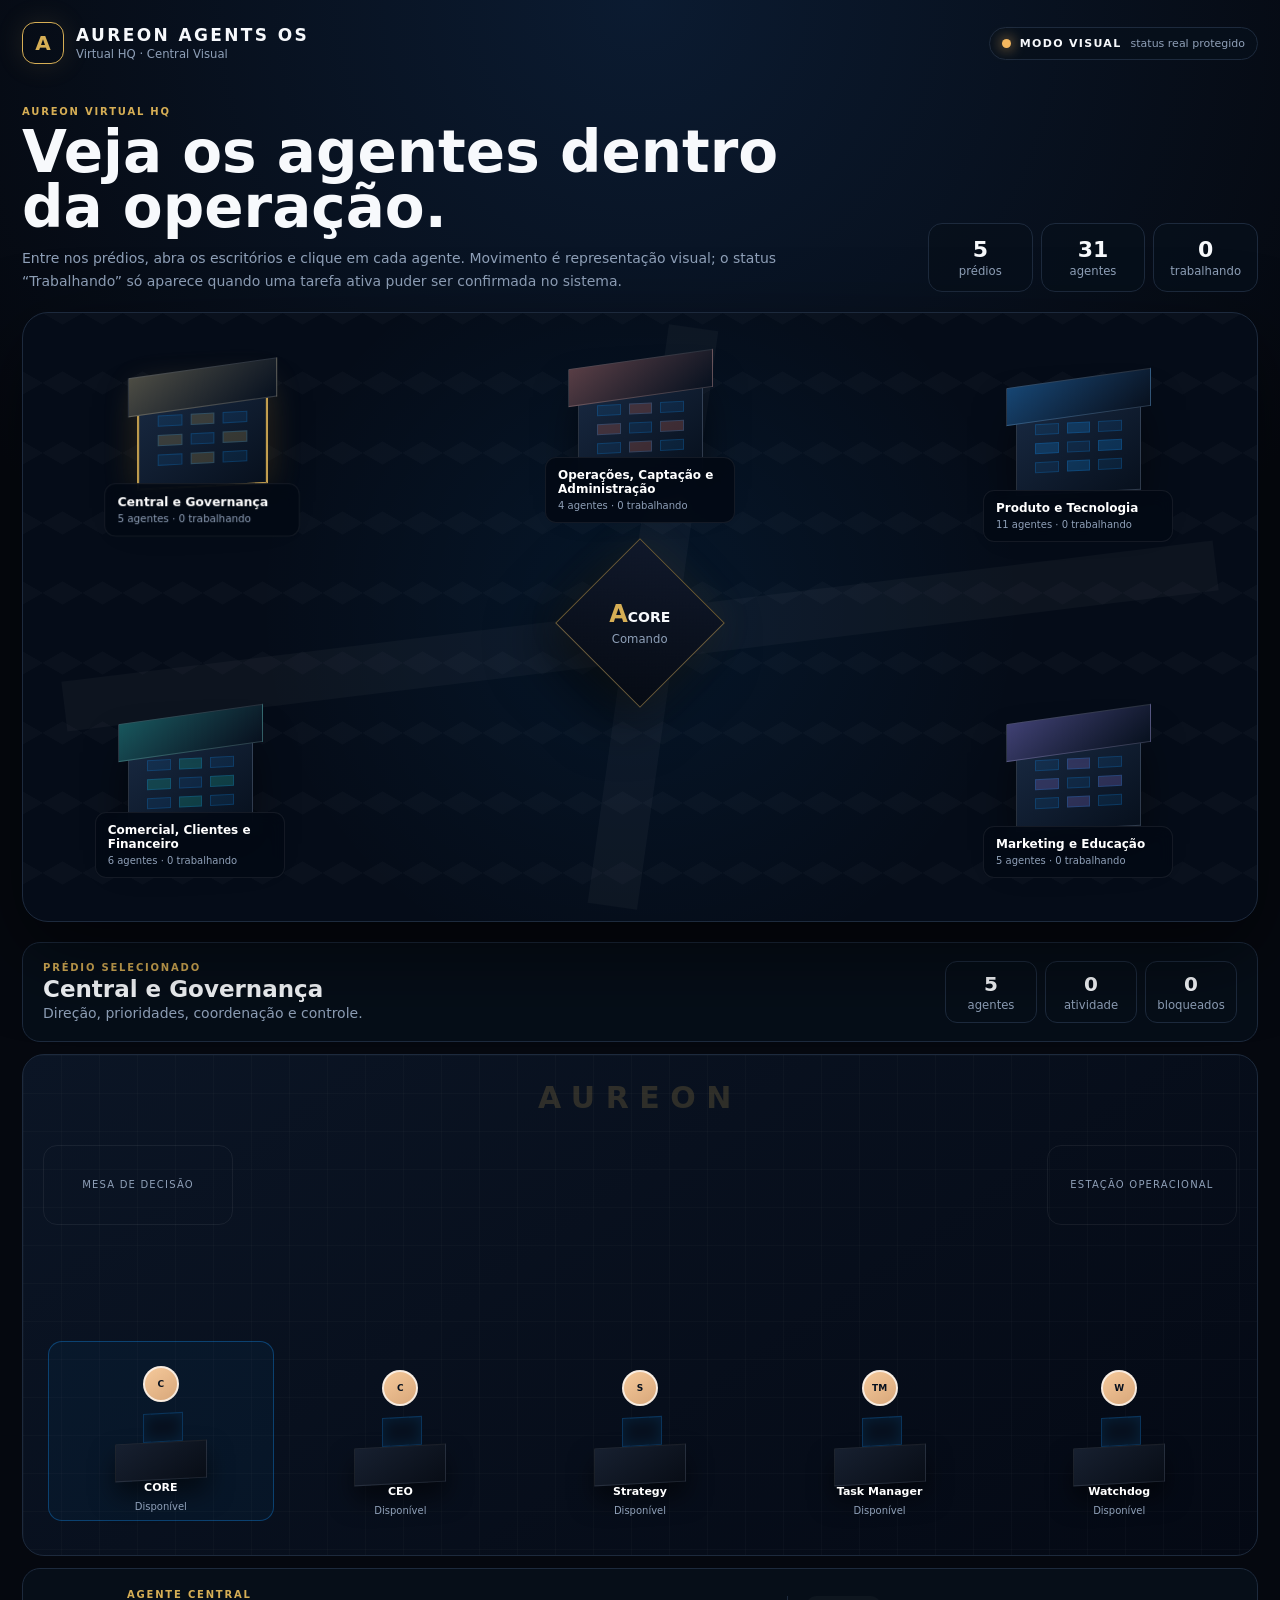
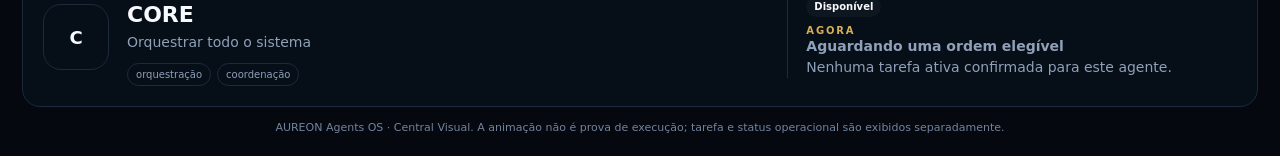
==== AUREON-OS/index.html @ 662919ac "feat: publish AUREON Agents OS Virtual HQ" ====
<!doctype html>
<html lang="pt-BR">
<head>
<meta charset="utf-8"><meta name="viewport" content="width=device-width,initial-scale=1">
<title>AUREON Virtual HQ — Agents OS</title>
<meta name="theme-color" content="#05080f">
<style>
:root{--bg:#05080f;--panel:#09111d;--line:#1d2a3d;--gold:#d6ae55;--blue:#1397ff;--green:#54e3a3;--muted:#8fa0b8;--danger:#ff7185}
*{box-sizing:border-box}body{margin:0;background:radial-gradient(circle at 50% 0,#0b1b31 0,#05080f 42%);color:#f7f9fc;font:14px Inter,ui-sans-serif,system-ui,-apple-system,Segoe UI,sans-serif;min-height:100vh}
button{font:inherit}.shell{max-width:1440px;margin:auto;padding:22px}.top{display:flex;justify-content:space-between;align-items:center;gap:18px;margin-bottom:18px}.brand{display:flex;align-items:center;gap:12px}.mark{width:42px;height:42px;border:1px solid var(--gold);border-radius:13px;display:grid;place-items:center;color:var(--gold);font-weight:900;font-size:20px;box-shadow:0 0 28px #d6ae5520}.brand h1{font-size:17px;margin:0;letter-spacing:.14em}.brand small{color:var(--muted)}
.live{display:flex;align-items:center;gap:9px;padding:9px 12px;border:1px solid var(--line);border-radius:999px;background:#07101bcc}.dot{width:9px;height:9px;border-radius:50%;background:#f4b75f;box-shadow:0 0 14px #f4b75f}.live.ok .dot{background:var(--green);box-shadow:0 0 14px var(--green);animation:pulse 1.8s infinite}.live strong{font-size:11px;letter-spacing:.12em}.live span:last-child{color:var(--muted);font-size:11px}
.hero{display:flex;justify-content:space-between;gap:24px;align-items:end;padding:24px 0 20px}.eyebrow{color:var(--gold);font-size:10px;font-weight:800;letter-spacing:.18em}.hero h2{font-size:clamp(28px,5vw,58px);line-height:.95;margin:8px 0 12px;max-width:800px}.hero p{max-width:760px;color:var(--muted);line-height:1.6;margin:0}.counter{display:grid;grid-template-columns:repeat(3,1fr);gap:8px;min-width:330px}.counter div{border:1px solid var(--line);border-radius:14px;background:#07101bcc;padding:13px;text-align:center}.counter strong{font-size:22px;display:block}.counter small{color:var(--muted)}
.campus{position:relative;min-height:610px;border:1px solid var(--line);border-radius:26px;overflow:hidden;background:radial-gradient(circle at 50% 48%,#1397ff14,transparent 24rem),linear-gradient(30deg,#ffffff05 12%,transparent 12.5%,transparent 87%,#ffffff05 87.5%),linear-gradient(150deg,#ffffff05 12%,transparent 12.5%,transparent 87%,#ffffff05 87.5%),#050c18;background-size:auto,40px 70px,40px 70px,auto;box-shadow:0 30px 80px #0008}
.road{position:absolute;background:#ffffff08;z-index:0}.rh{left:3%;right:3%;top:49%;height:50px;transform:rotate(-7deg)}.rv{top:2%;bottom:2%;left:49%;width:50px;transform:rotate(8deg)}.core{position:absolute;left:50%;top:51%;z-index:2;width:120px;height:120px;transform:translate(-50%,-50%) rotate(45deg);border:1px solid #d6ae5577;background:linear-gradient(145deg,#10182a,#060b14);box-shadow:0 25px 55px #0009,0 0 40px #d6ae5518;display:grid;place-items:center}.core-inner{transform:rotate(-45deg);text-align:center}.core b{color:var(--gold);font-size:24px}.core small{display:block;color:var(--muted);margin-top:4px}
.building{position:absolute;width:210px;height:180px;border:0;background:transparent;color:#fff;cursor:pointer;z-index:3;transition:.2s}.building:hover,.building.sel{transform:translateY(-8px) scale(1.03)}.b1{left:6%;top:8%}.b2{right:6%;top:8%}.b3{left:5%;bottom:7%}.b4{right:6%;bottom:7%}.b5{left:50%;top:5%;transform:translateX(-50%)}.b5:hover,.b5.sel{transform:translateX(-50%) translateY(-8px) scale(1.03)}
.tower{position:absolute;left:43px;top:33px;width:125px;height:98px;border:1px solid #ffffff20;background:linear-gradient(145deg,#192a43,#07101d);box-shadow:0 18px 40px #0008;transform:skewY(-3deg)}.building.sel .tower{border-color:var(--c);box-shadow:0 0 0 1px var(--c),0 18px 40px #0008,0 0 32px color-mix(in srgb,var(--c) 28%,transparent)}.roof{position:absolute;z-index:2;left:33px;top:16px;width:145px;height:38px;border:1px solid #ffffff20;background:linear-gradient(145deg,color-mix(in srgb,var(--c) 28%,#17263d),#08111f);transform:skewY(-8deg)}.windows{display:grid;grid-template-columns:repeat(3,1fr);gap:8px;padding:26px 18px}.windows i{height:11px;border:1px solid #1397ff33;background:#1397ff18}.windows i:nth-child(2n){background:color-mix(in srgb,var(--c) 20%,transparent)}.blabel{position:absolute;left:10px;right:10px;bottom:0;padding:10px 12px;border:1px solid #ffffff12;border-radius:11px;background:#030914e8;text-align:left;backdrop-filter:blur(8px)}.blabel strong{font-size:12px;display:block}.blabel small{font-size:10px;color:var(--muted)}
.office-head{display:flex;justify-content:space-between;gap:20px;align-items:center;margin-top:20px;padding:18px 20px;border:1px solid var(--line);border-radius:18px;background:#07101bcc}.office-head h3{font-size:23px;margin:3px 0}.office-head p{color:var(--muted);margin:0}.stats{display:flex;gap:8px}.stat{min-width:92px;padding:10px;border:1px solid var(--line);border-radius:12px;text-align:center}.stat b{font-size:20px;display:block}.stat small{color:var(--muted)}
.office{position:relative;min-height:500px;margin-top:12px;border:1px solid var(--line);border-radius:22px;overflow:hidden;background:linear-gradient(#ffffff05 1px,transparent 1px),linear-gradient(90deg,#ffffff05 1px,transparent 1px),linear-gradient(145deg,#0b1525,#040914);background-size:38px 38px,38px 38px,auto}.wall-logo{position:absolute;left:50%;top:25px;transform:translateX(-50%);font-size:30px;font-weight:900;letter-spacing:.35em;color:#d6ae5530}.room{position:absolute;top:90px;width:190px;height:80px;border:1px solid #ffffff10;border-radius:14px;display:grid;place-items:center;color:var(--muted);font-size:10px;letter-spacing:.12em}.meeting{left:20px}.lab{right:20px}.desks{position:relative;z-index:2;display:grid;grid-template-columns:repeat(auto-fit,minmax(125px,1fr));gap:14px;align-items:end;min-height:500px;padding:200px 25px 30px}
.agent{position:relative;min-height:180px;border:1px solid transparent;border-radius:14px;background:transparent;color:#fff;cursor:pointer;transition:.2s}.agent:hover,.agent.sel{border-color:#1397ff55;background:#1397ff0c;transform:translateY(-4px)}.person{position:absolute;left:50%;top:24px;transform:translateX(-50%);animation:idle 3.4s ease-in-out infinite}.agent.working .person{animation:work 2.5s ease-in-out infinite}.head{width:36px;height:36px;border:2px solid #ffffffbb;border-radius:50%;display:grid;place-items:center;color:#06101e;background:linear-gradient(145deg,#f5c99b,#d8a77a);font-size:9px;font-weight:900;margin:auto}.body{width:42px;height:47px;margin:-2px auto 0;border-radius:12px 12px 5px 5px;background:linear-gradient(145deg,#172b47,#091426)}.working .body{background:linear-gradient(145deg,#0f6fb4,#0b2f53);box-shadow:0 0 22px #1397ff33}.blocked .body{background:linear-gradient(145deg,#6a2c3b,#29121a)}.desk{position:absolute;left:50%;top:100px;width:92px;height:38px;transform:translateX(-50%) skewY(-3deg);border:1px solid #ffffff12;background:linear-gradient(145deg,#172030,#080d16);box-shadow:0 14px 24px #0008}.monitor{position:absolute;left:27px;top:-30px;width:40px;height:29px;border:1px solid #1397ff44;background:#07111f;box-shadow:inset 0 0 14px #1397ff20}.agent .name{position:absolute;left:4px;right:4px;bottom:26px;font-size:11px;font-weight:800}.agent .status{position:absolute;left:4px;right:4px;bottom:8px;color:var(--muted);font-size:10px}.working .status{color:var(--green)}.blocked .status{color:var(--danger)}
.inspect{display:grid;grid-template-columns:auto 1fr minmax(240px,.7fr);gap:18px;align-items:center;margin-top:12px;padding:20px;border:1px solid var(--line);border-radius:18px;background:#07101bd9}.avatar{width:66px;height:66px;border:1px solid var(--line);border-radius:18px;display:grid;place-items:center;font-weight:900;font-size:18px}.inspect h3{font-size:22px;margin:2px 0 5px}.inspect p{margin:0;color:var(--muted);line-height:1.5}.caps{display:flex;flex-wrap:wrap;gap:6px;margin-top:10px}.caps span{padding:5px 8px;border:1px solid var(--line);border-radius:999px;color:var(--muted);font-size:10px}.activity{border-left:1px solid var(--line);padding-left:18px}.pill{display:inline-block;padding:5px 8px;border-radius:999px;background:#ffffff08;font-size:10px;font-weight:800;margin-bottom:8px}.pill.working{color:var(--green);background:#54e3a315}.pill.blocked{color:var(--danger);background:#ff718515}.note{margin-top:14px;color:#72849d;font-size:11px;text-align:center}
@keyframes idle{0%,100%{transform:translateX(-50%) translateY(0)}50%{transform:translateX(-50%) translateY(-5px)}}@keyframes work{0%,100%{transform:translateX(-50%) translate(0,0)}30%{transform:translateX(-50%) translate(9px,-4px)}65%{transform:translateX(-50%) translate(-7px,-5px)}}@keyframes pulse{50%{opacity:.3}}
@media(max-width:850px){.hero,.office-head{flex-direction:column;align-items:flex-start}.counter{width:100%;min-width:0}.campus{min-height:760px}.b1{left:2%}.b2{right:2%}.b3{left:2%}.b4{right:2%}.b5{top:38%}.core{top:59%}.stats{width:100%}.stat{flex:1}.inspect{grid-template-columns:auto 1fr}.activity{grid-column:1/-1;border-left:0;border-top:1px solid var(--line);padding:14px 0 0}.room{width:140px}}
@media(max-width:600px){.shell{padding:12px}.top{align-items:flex-start}.live span:last-child{display:none}.campus{min-height:1010px}.building{width:180px}.tower{left:28px}.roof{left:18px}.b1,.b2,.b3,.b4,.b5{left:50%;right:auto;bottom:auto;transform:translateX(-50%)}.b1{top:3%}.b2{top:21%}.b5{top:39%}.b3{top:58%}.b4{top:77%}.b1:hover,.b1.sel,.b2:hover,.b2.sel,.b3:hover,.b3.sel,.b4:hover,.b4.sel,.b5:hover,.b5.sel{transform:translateX(-50%) translateY(-6px) scale(1.02)}.core{display:none}.desks{grid-template-columns:repeat(2,minmax(110px,1fr));padding-inline:10px}.inspect{grid-template-columns:1fr}.counter{grid-template-columns:repeat(3,1fr)}}
</style>
</head>
<body>
<div class="shell">
<header class="top"><div class="brand"><div class="mark">A</div><div><h1>AUREON AGENTS OS</h1><small>Virtual HQ · Central Visual</small></div></div><div id="live" class="live"><span class="dot"></span><strong id="liveTitle">VERIFICANDO</strong><span id="liveSub">atividade operacional</span></div></header>
<section class="hero"><div><div class="eyebrow">AUREON VIRTUAL HQ</div><h2>Veja os agentes dentro da operação.</h2><p>Entre nos prédios, abra os escritórios e clique em cada agente. Movimento é representação visual; o status “Trabalhando” só aparece quando uma tarefa ativa puder ser confirmada no sistema.</p></div><div class="counter"><div><strong>5</strong><small>prédios</small></div><div><strong>31</strong><small>agentes</small></div><div><strong id="workingTop">0</strong><small>trabalhando</small></div></div></section>
<section id="campus" class="campus"><div class="road rh"></div><div class="road rv"></div><div class="core"><div class="core-inner"><b>A</b><strong>CORE</strong><small>Comando</small></div></div></section>
<section class="office-head"><div><div class="eyebrow">PRÉDIO SELECIONADO</div><h3 id="buildingName"></h3><p id="buildingPurpose"></p></div><div class="stats"><div class="stat"><b id="countAgents">0</b><small>agentes</small></div><div class="stat"><b id="countWorking">0</b><small>atividade</small></div><div class="stat"><b id="countBlocked">0</b><small>bloqueados</small></div></div></section>
<section class="office"><div class="wall-logo">AUREON</div><div class="room meeting">MESA DE DECISÃO</div><div class="room lab">ESTAÇÃO OPERACIONAL</div><div id="desks" class="desks"></div></section>
<aside id="inspect" class="inspect"></aside>
<div class="note">AUREON Agents OS · Central Visual. A animação não é prova de execução; tarefa e status operacional são exibidos separadamente.</div>
</div>
<script>
const buildings=[
{id:"central-governance",name:"Central e Governança",purpose:"Direção, prioridades, coordenação e controle.",color:"#d6ae55"},
{id:"product-technology",name:"Produto e Tecnologia",purpose:"Transformar necessidades em aplicativos seguros, testados e publicáveis.",color:"#1397ff"},
{id:"commercial-finance",name:"Comercial, Clientes e Financeiro",purpose:"Converter demanda em receita e acompanhar o cliente.",color:"#19d3ae"},
{id:"marketing-education",name:"Marketing e Educação",purpose:"Gerar atenção, autoridade, aquisição e aprendizado.",color:"#a985ff"},
{id:"operations",name:"Operações, Captação e Administração",purpose:"Acompanhar pessoas, documentos e resultados da operação.",color:"#ff7a59"}];
const A=(id,name,type,b,mission,caps)=>({id,name,type,b,mission,caps,status:"available"});
const agents=[
A("core","CORE","central","central-governance","Orquestrar todo o sistema",["orquestração","coordenação"]),A("ceo","CEO","central","central-governance","Preparar briefing, prioridades e aprovações",["briefing","priorização"]),A("strategy","Strategy","central","central-governance","Definir metas, planos e oportunidades",["estratégia","planejamento"]),A("product","Product","central","product-technology","Conduzir roadmap e evolução dos produtos",["produto","roadmap"]),A("engineer","Engineer","central","product-technology","Implementar soluções e correções",["engenharia","código"]),A("qa","QA","central","product-technology","Validar testes, regressões e evidências",["qualidade","testes"]),A("security","Security","specialist","product-technology","Revisar segurança, acessos e riscos",["segurança","acessos"]),A("database","Database","specialist","product-technology","Cuidar de Supabase, schema, migrações e RLS",["Supabase","RLS"]),A("deploy","Deploy","central","product-technology","Preparar releases e publicações autorizadas",["release","deploy"]),A("ux-ui","UX-UI","specialist","product-technology","Projetar experiência, interface e PWA",["UX","PWA"]),A("ai-architect","AI Architect","specialist","product-technology","Desenhar arquitetura de IA e agentes",["IA","arquitetura"]),A("automation","Automation","specialist","product-technology","Criar gatilhos e workflows",["automação","workflows"]),A("analytics","Analytics","specialist","product-technology","Medir KPIs, eventos e comportamento",["dados","KPIs"]),A("finance","Finance","central","commercial-finance","Acompanhar receita, custos e projeções",["finanças","projeções"]),A("sales","Sales","central","commercial-finance","Conduzir leads, propostas e funil",["vendas","funil"]),A("crm","CRM","specialist","commercial-finance","Organizar relacionamento e follow-up",["clientes","follow-up"]),A("support","Support","specialist","commercial-finance","Atender suporte e incidentes de clientes",["suporte","incidentes"]),A("marketing","Marketing","central","marketing-education","Planejar aquisição, campanhas e canais",["aquisição","campanhas"]),A("content","Content","central","marketing-education","Produzir vídeos, posts, roteiros e calendário",["conteúdo","roteiros"]),A("task-manager","Task Manager","specialist","central-governance","Gerenciar agenda, filas, tarefas e pendências",["tarefas","agenda"]),A("knowledge","Knowledge","specialist","marketing-education","Organizar conhecimento no AUREON OS",["conhecimento","Obsidian"]),A("academy","Academy","specialist","marketing-education","Desenvolver cursos e AUREON Educacional",["educação","cursos"]),A("labs","Labs","specialist","product-technology","Conduzir pesquisas e experimentos controlados",["pesquisa","experimentos"]),A("ideas","Ideas","specialist","marketing-education","Capturar, estruturar e triar ideias",["ideias","triagem"]),A("portfolio","Portfolio","specialist","commercial-finance","Monitorar saúde e prioridade dos aplicativos",["portfólio","prioridade"]),A("client-projects","Client Projects","specialist","commercial-finance","Coordenar projetos contratados por clientes",["clientes","projetos"]),A("captacao-intelligence","Captação Intelligence","specialist","operations","Operar Capta One e inteligência da captação",["captação","Capta One"]),A("performance","Performance","specialist","operations","Acompanhar casais, vendas, VGV e rankings",["performance","VGV"]),A("people","People","specialist","operations","Acompanhar equipe, onboarding e treinamento",["pessoas","onboarding"]),A("documents","Documents","specialist","operations","Gerir documentos, modelos e organização administrativa",["documentos","modelos"]),A("watchdog","Watchdog","central","central-governance","Detectar anomalias, atrasos e bloqueios",["monitoramento","alertas"])];
const activity={};let selectedBuilding=buildings[0].id,selectedAgent=null;
const initials=n=>n.split(/\s|-/).filter(Boolean).slice(0,2).map(x=>x[0]).join("").toUpperCase();
const statusLabel=s=>s==="working"?"Trabalhando":s==="blocked"?"Bloqueado":"Disponível";
function status(a){return activity[a.id]?.status||a.status}
function renderCampus(){
 const c=document.getElementById("campus"); c.querySelectorAll(".building").forEach(x=>x.remove());
 buildings.forEach((b,i)=>{const aa=agents.filter(a=>a.b===b.id),w=aa.filter(a=>status(a)==="working").length;const el=document.createElement("button");el.className="building b"+(i+1)+(b.id===selectedBuilding?" sel":"");el.style.setProperty("--c",b.color);el.innerHTML='<span class="roof"></span><span class="tower"><span class="windows">'+Array(9).fill("<i></i>").join("")+'</span></span><span class="blabel"><strong>'+b.name+'</strong><small>'+aa.length+' agentes · '+w+' trabalhando</small></span>';el.onclick=()=>{selectedBuilding=b.id;selectedAgent=null;render()};c.appendChild(el)});
 document.getElementById("workingTop").textContent=agents.filter(a=>status(a)==="working").length;
}
function renderOffice(){
 const b=buildings.find(x=>x.id===selectedBuilding),aa=agents.filter(a=>a.b===b.id);document.getElementById("buildingName").textContent=b.name;document.getElementById("buildingPurpose").textContent=b.purpose;document.getElementById("countAgents").textContent=aa.length;document.getElementById("countWorking").textContent=aa.filter(a=>status(a)==="working").length;document.getElementById("countBlocked").textContent=aa.filter(a=>status(a)==="blocked").length;
 if(!selectedAgent||!aa.some(a=>a.id===selectedAgent))selectedAgent=aa[0]?.id;
 const d=document.getElementById("desks");d.innerHTML="";aa.forEach((a,i)=>{const s=status(a),el=document.createElement("button");el.className="agent "+s+(a.id===selectedAgent?" sel":"");el.style.animationDelay=(-i*.2)+"s";el.innerHTML='<span class="person"><span class="head">'+initials(a.name)+'</span><span class="body"></span></span><span class="desk"><span class="monitor"></span></span><span class="name">'+a.name+'</span><span class="status">'+statusLabel(s)+'</span>';el.onclick=()=>{selectedAgent=a.id;renderOffice()};d.appendChild(el)});
 const a=agents.find(x=>x.id===selectedAgent),act=activity[a.id],s=status(a);document.getElementById("inspect").innerHTML='<div class="avatar">'+initials(a.name)+'</div><div><div class="eyebrow">'+(a.type==="central"?"AGENTE CENTRAL":"ESPECIALISTA")+'</div><h3>'+a.name+'</h3><p>'+a.mission+'</p><div class="caps">'+a.caps.map(x=>"<span>"+x+"</span>").join("")+'</div></div><div class="activity"><span class="pill '+s+'">'+statusLabel(s)+'</span><div class="eyebrow">AGORA</div><p><strong>'+(act?.title||"Aguardando uma ordem elegível")+'</strong></p>'+(act?.project?'<p>Projeto: '+act.project+'</p>':'<p>Nenhuma tarefa ativa confirmada para este agente.</p>')+'</div>';
}
function render(){renderCampus();renderOffice()}
async function sync(){
 const url="https://mmgpevthfoaprtvvwomg.supabase.co/rest/v1";const key="sb_publishable_L5fmxhXjYJ11PPR6zjkLdA_It3WeKX9";const h={apikey:key,Authorization:"Bearer "+key};
 try{const r=await fetch(url+"/tasks?select=assigned_agent_id,status,title,project_id,updated_at&status=not.in.(completed,cancelled)&order=updated_at.desc",{headers:h});if(!r.ok)throw 0;const tasks=await r.json();const ids=[...new Set(tasks.map(t=>t.project_id).filter(Boolean))];let pm={};if(ids.length){const pr=await fetch(url+"/projects?select=id,title&id=in.("+ids.join(",")+")",{headers:h});if(pr.ok)(await pr.json()).forEach(p=>pm[p.id]=p.title)}
 tasks.forEach(t=>{if(activity[t.assigned_agent_id])return;activity[t.assigned_agent_id]={status:t.status==="blocked"?"blocked":["working","review","approval"].includes(t.status)?"working":"available",title:t.title,project:pm[t.project_id]||null}});
 document.getElementById("live").classList.add("ok");document.getElementById("liveTitle").textContent="AO VIVO";document.getElementById("liveSub").textContent=tasks.length?"tarefas sincronizadas":"conectado · sem tarefas visíveis";render();
 }catch(e){document.getElementById("liveTitle").textContent="MODO VISUAL";document.getElementById("liveSub").textContent="status real protegido";render()}
}
render();sync();setInterval(sync,60000);
</script>
</body></html>
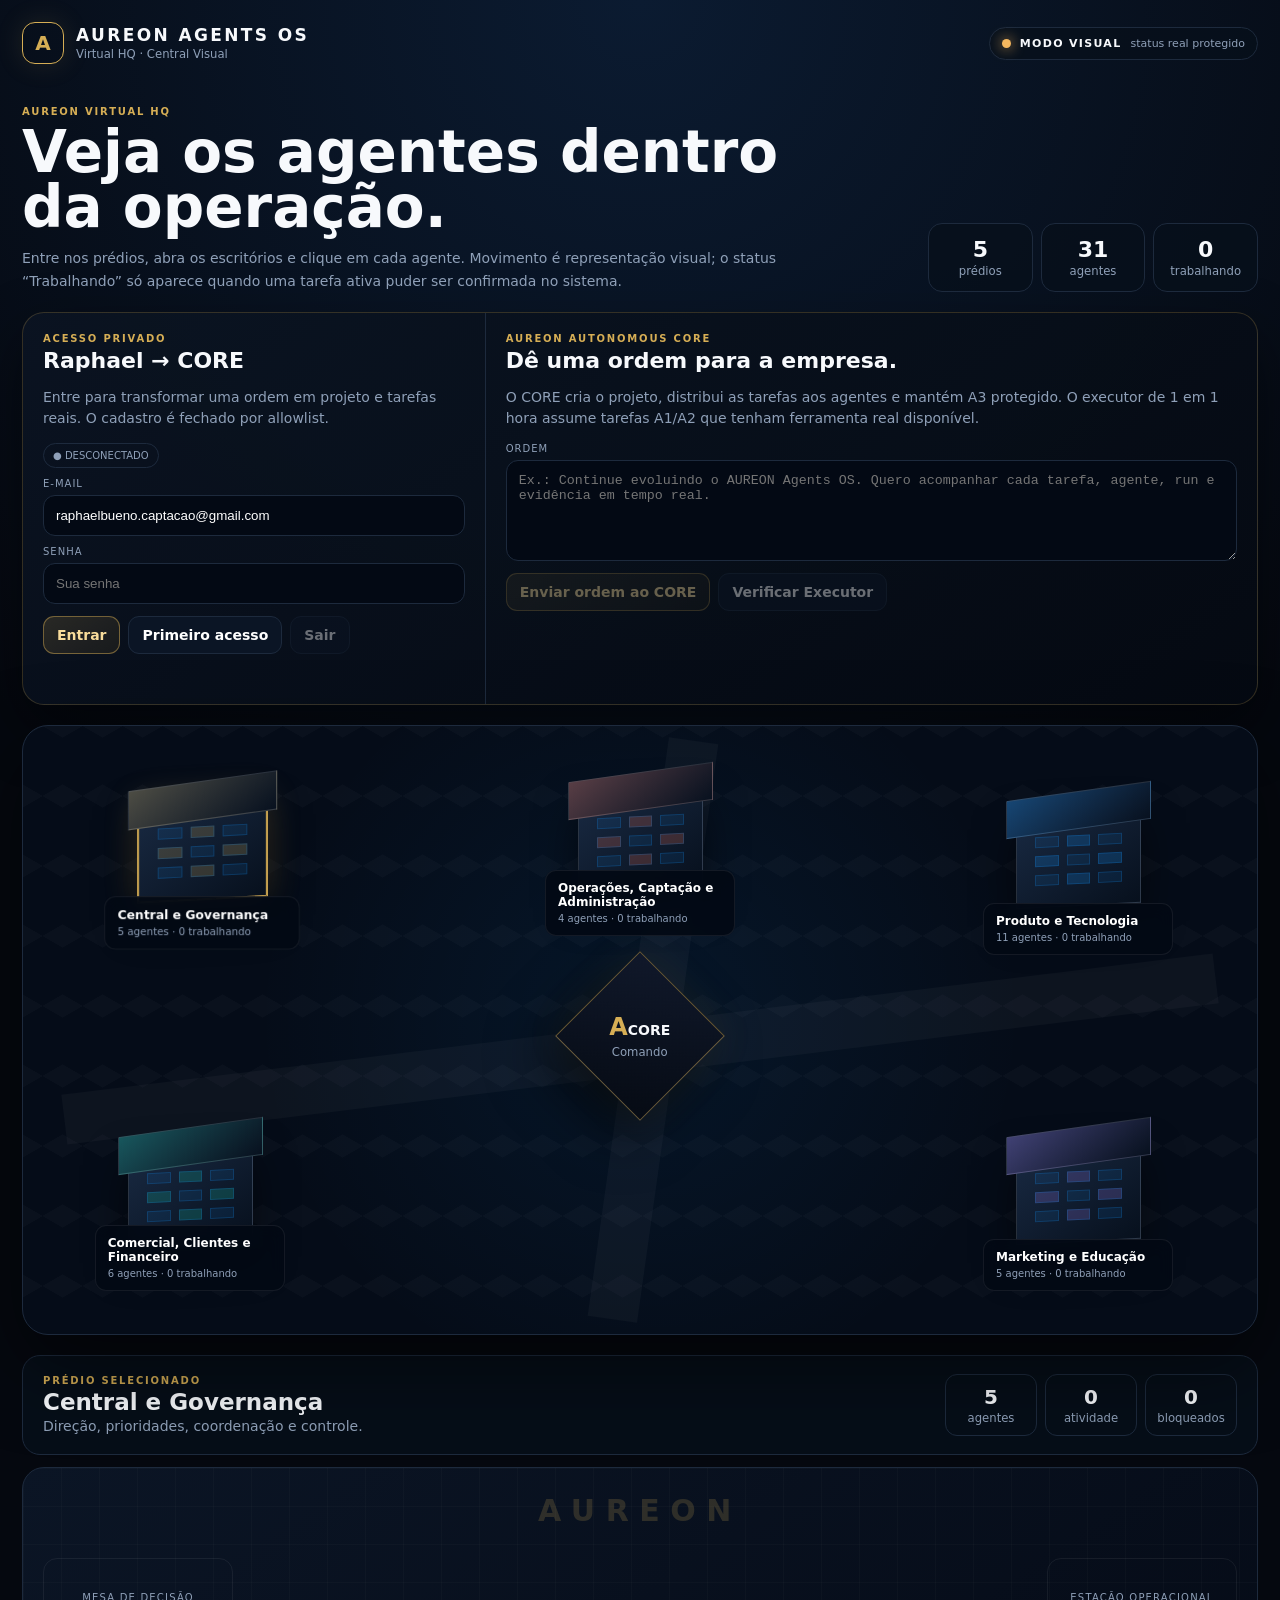
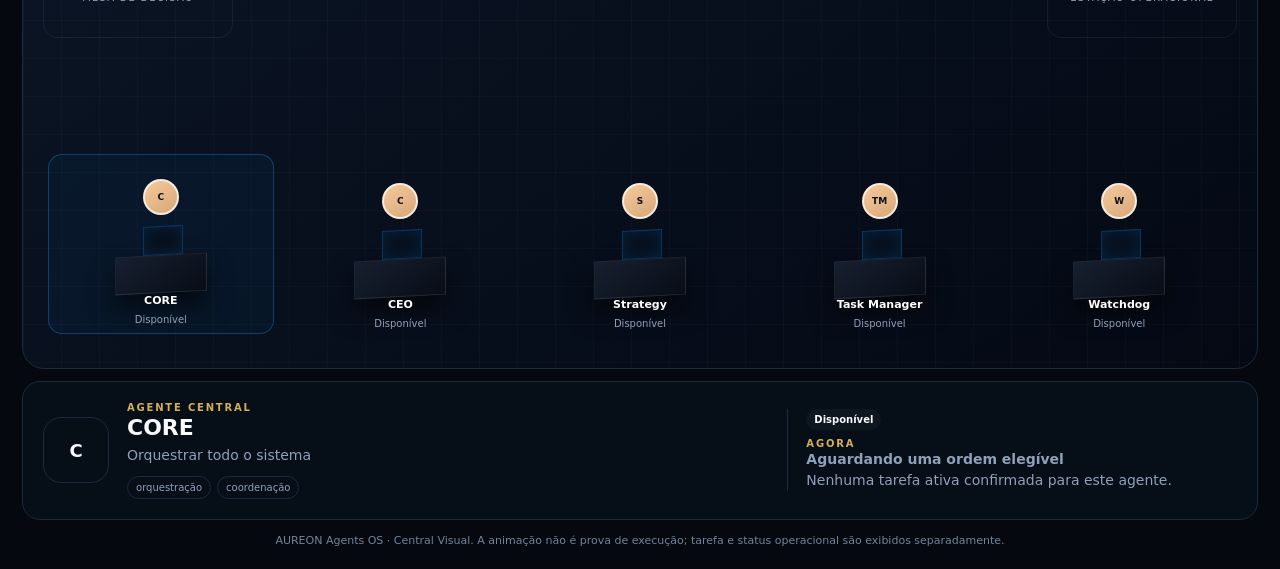
==== commit aeacefa8: "feat(hq): add private CORE command center and auth" ====
--- a/AUREON-OS/index.html
+++ b/AUREON-OS/index.html
@@ -18,8 +18,11 @@
 .office{position:relative;min-height:500px;margin-top:12px;border:1px solid var(--line);border-radius:22px;overflow:hidden;background:linear-gradient(#ffffff05 1px,transparent 1px),linear-gradient(90deg,#ffffff05 1px,transparent 1px),linear-gradient(145deg,#0b1525,#040914);background-size:38px 38px,38px 38px,auto}.wall-logo{position:absolute;left:50%;top:25px;transform:translateX(-50%);font-size:30px;font-weight:900;letter-spacing:.35em;color:#d6ae5530}.room{position:absolute;top:90px;width:190px;height:80px;border:1px solid #ffffff10;border-radius:14px;display:grid;place-items:center;color:var(--muted);font-size:10px;letter-spacing:.12em}.meeting{left:20px}.lab{right:20px}.desks{position:relative;z-index:2;display:grid;grid-template-columns:repeat(auto-fit,minmax(125px,1fr));gap:14px;align-items:end;min-height:500px;padding:200px 25px 30px}
 .agent{position:relative;min-height:180px;border:1px solid transparent;border-radius:14px;background:transparent;color:#fff;cursor:pointer;transition:.2s}.agent:hover,.agent.sel{border-color:#1397ff55;background:#1397ff0c;transform:translateY(-4px)}.person{position:absolute;left:50%;top:24px;transform:translateX(-50%);animation:idle 3.4s ease-in-out infinite}.agent.working .person{animation:work 2.5s ease-in-out infinite}.head{width:36px;height:36px;border:2px solid #ffffffbb;border-radius:50%;display:grid;place-items:center;color:#06101e;background:linear-gradient(145deg,#f5c99b,#d8a77a);font-size:9px;font-weight:900;margin:auto}.body{width:42px;height:47px;margin:-2px auto 0;border-radius:12px 12px 5px 5px;background:linear-gradient(145deg,#172b47,#091426)}.working .body{background:linear-gradient(145deg,#0f6fb4,#0b2f53);box-shadow:0 0 22px #1397ff33}.blocked .body{background:linear-gradient(145deg,#6a2c3b,#29121a)}.desk{position:absolute;left:50%;top:100px;width:92px;height:38px;transform:translateX(-50%) skewY(-3deg);border:1px solid #ffffff12;background:linear-gradient(145deg,#172030,#080d16);box-shadow:0 14px 24px #0008}.monitor{position:absolute;left:27px;top:-30px;width:40px;height:29px;border:1px solid #1397ff44;background:#07111f;box-shadow:inset 0 0 14px #1397ff20}.agent .name{position:absolute;left:4px;right:4px;bottom:26px;font-size:11px;font-weight:800}.agent .status{position:absolute;left:4px;right:4px;bottom:8px;color:var(--muted);font-size:10px}.working .status{color:var(--green)}.blocked .status{color:var(--danger)}
 .inspect{display:grid;grid-template-columns:auto 1fr minmax(240px,.7fr);gap:18px;align-items:center;margin-top:12px;padding:20px;border:1px solid var(--line);border-radius:18px;background:#07101bd9}.avatar{width:66px;height:66px;border:1px solid var(--line);border-radius:18px;display:grid;place-items:center;font-weight:900;font-size:18px}.inspect h3{font-size:22px;margin:2px 0 5px}.inspect p{margin:0;color:var(--muted);line-height:1.5}.caps{display:flex;flex-wrap:wrap;gap:6px;margin-top:10px}.caps span{padding:5px 8px;border:1px solid var(--line);border-radius:999px;color:var(--muted);font-size:10px}.activity{border-left:1px solid var(--line);padding-left:18px}.pill{display:inline-block;padding:5px 8px;border-radius:999px;background:#ffffff08;font-size:10px;font-weight:800;margin-bottom:8px}.pill.working{color:var(--green);background:#54e3a315}.pill.blocked{color:var(--danger);background:#ff718515}.note{margin-top:14px;color:#72849d;font-size:11px;text-align:center}
+
+.command-center{margin:0 0 20px;border:1px solid #d6ae5538;border-radius:22px;background:linear-gradient(145deg,#0b1422ee,#050a12ee);box-shadow:0 24px 60px #0007;overflow:hidden}
+.command-grid{display:grid;grid-template-columns:minmax(280px,.75fr) minmax(360px,1.25fr);gap:0}.auth-box,.order-box{padding:20px}.auth-box{border-right:1px solid var(--line)}.command-center h3{margin:4px 0 8px;font-size:22px}.command-center p{color:var(--muted);line-height:1.5}.field{display:grid;gap:6px;margin-top:10px}.field label{font-size:10px;color:var(--muted);letter-spacing:.1em}.field input,.field textarea{width:100%;border:1px solid var(--line);border-radius:12px;background:#030914;color:#fff;padding:12px;outline:none}.field input:focus,.field textarea:focus{border-color:#1397ff88;box-shadow:0 0 0 3px #1397ff12}.cmd-actions{display:flex;flex-wrap:wrap;gap:8px;margin-top:12px}.cmd-btn{border:1px solid var(--line);border-radius:11px;background:#0b1525;color:#fff;padding:10px 13px;cursor:pointer;font-weight:750}.cmd-btn.primary{border-color:#d6ae5577;background:linear-gradient(145deg,#d6ae5528,#8b67251e);color:#f8dc9b}.cmd-btn:disabled{opacity:.4;cursor:not-allowed}.cmd-status{min-height:20px;margin:10px 0 0!important;font-size:11px}.cmd-status.ok{color:var(--green)}.cmd-status.err{color:var(--danger)}.session-badge{display:inline-flex;align-items:center;gap:7px;padding:6px 9px;border:1px solid var(--line);border-radius:999px;font-size:10px;color:var(--muted)}.session-badge.on{color:var(--green);border-color:#54e3a344}.result-card{margin-top:12px;padding:12px;border:1px solid var(--line);border-radius:12px;background:#030914;display:none}.result-card.show{display:block}.result-card strong{color:var(--gold)}
 @keyframes idle{0%,100%{transform:translateX(-50%) translateY(0)}50%{transform:translateX(-50%) translateY(-5px)}}@keyframes work{0%,100%{transform:translateX(-50%) translate(0,0)}30%{transform:translateX(-50%) translate(9px,-4px)}65%{transform:translateX(-50%) translate(-7px,-5px)}}@keyframes pulse{50%{opacity:.3}}
-@media(max-width:850px){.hero,.office-head{flex-direction:column;align-items:flex-start}.counter{width:100%;min-width:0}.campus{min-height:760px}.b1{left:2%}.b2{right:2%}.b3{left:2%}.b4{right:2%}.b5{top:38%}.core{top:59%}.stats{width:100%}.stat{flex:1}.inspect{grid-template-columns:auto 1fr}.activity{grid-column:1/-1;border-left:0;border-top:1px solid var(--line);padding:14px 0 0}.room{width:140px}}
+@media(max-width:850px){.command-grid{grid-template-columns:1fr}.auth-box{border-right:0;border-bottom:1px solid var(--line)}.hero,.office-head{flex-direction:column;align-items:flex-start}.counter{width:100%;min-width:0}.campus{min-height:760px}.b1{left:2%}.b2{right:2%}.b3{left:2%}.b4{right:2%}.b5{top:38%}.core{top:59%}.stats{width:100%}.stat{flex:1}.inspect{grid-template-columns:auto 1fr}.activity{grid-column:1/-1;border-left:0;border-top:1px solid var(--line);padding:14px 0 0}.room{width:140px}}
 @media(max-width:600px){.shell{padding:12px}.top{align-items:flex-start}.live span:last-child{display:none}.campus{min-height:1010px}.building{width:180px}.tower{left:28px}.roof{left:18px}.b1,.b2,.b3,.b4,.b5{left:50%;right:auto;bottom:auto;transform:translateX(-50%)}.b1{top:3%}.b2{top:21%}.b5{top:39%}.b3{top:58%}.b4{top:77%}.b1:hover,.b1.sel,.b2:hover,.b2.sel,.b3:hover,.b3.sel,.b4:hover,.b4.sel,.b5:hover,.b5.sel{transform:translateX(-50%) translateY(-6px) scale(1.02)}.core{display:none}.desks{grid-template-columns:repeat(2,minmax(110px,1fr));padding-inline:10px}.inspect{grid-template-columns:1fr}.counter{grid-template-columns:repeat(3,1fr)}}
 </style>
 </head>
@@ -27,6 +30,37 @@
 <div class="shell">
 <header class="top"><div class="brand"><div class="mark">A</div><div><h1>AUREON AGENTS OS</h1><small>Virtual HQ · Central Visual</small></div></div><div id="live" class="live"><span class="dot"></span><strong id="liveTitle">VERIFICANDO</strong><span id="liveSub">atividade operacional</span></div></header>
 <section class="hero"><div><div class="eyebrow">AUREON VIRTUAL HQ</div><h2>Veja os agentes dentro da operação.</h2><p>Entre nos prédios, abra os escritórios e clique em cada agente. Movimento é representação visual; o status “Trabalhando” só aparece quando uma tarefa ativa puder ser confirmada no sistema.</p></div><div class="counter"><div><strong>5</strong><small>prédios</small></div><div><strong>31</strong><small>agentes</small></div><div><strong id="workingTop">0</strong><small>trabalhando</small></div></div></section>
+
+<section class="command-center" aria-labelledby="command-title">
+  <div class="command-grid">
+    <div class="auth-box">
+      <div class="eyebrow">ACESSO PRIVADO</div>
+      <h3>Raphael → CORE</h3>
+      <p>Entre para transformar uma ordem em projeto e tarefas reais. O cadastro é fechado por allowlist.</p>
+      <span id="sessionBadge" class="session-badge">● DESCONECTADO</span>
+      <div class="field"><label for="authEmail">E-MAIL</label><input id="authEmail" type="email" value="raphaelbueno.captacao@gmail.com" autocomplete="email"></div>
+      <div class="field"><label for="authPassword">SENHA</label><input id="authPassword" type="password" minlength="8" autocomplete="current-password" placeholder="Sua senha"></div>
+      <div class="cmd-actions">
+        <button id="loginBtn" class="cmd-btn primary" type="button">Entrar</button>
+        <button id="signupBtn" class="cmd-btn" type="button">Primeiro acesso</button>
+        <button id="logoutBtn" class="cmd-btn" type="button" disabled>Sair</button>
+      </div>
+      <p id="authStatus" class="cmd-status"></p>
+    </div>
+    <div class="order-box">
+      <div class="eyebrow">AUREON AUTONOMOUS CORE</div>
+      <h3 id="command-title">Dê uma ordem para a empresa.</h3>
+      <p>O CORE cria o projeto, distribui as tarefas aos agentes e mantém A3 protegido. O executor de 1 em 1 hora assume tarefas A1/A2 que tenham ferramenta real disponível.</p>
+      <div class="field"><label for="coreOrder">ORDEM</label><textarea id="coreOrder" rows="5" placeholder="Ex.: Continue evoluindo o AUREON Agents OS. Quero acompanhar cada tarefa, agente, run e evidência em tempo real."></textarea></div>
+      <div class="cmd-actions">
+        <button id="sendOrderBtn" class="cmd-btn primary" type="button" disabled>Enviar ordem ao CORE</button>
+        <button id="executorBtn" class="cmd-btn" type="button" disabled>Verificar Executor</button>
+      </div>
+      <p id="orderStatus" class="cmd-status"></p>
+      <div id="orderResult" class="result-card"></div>
+    </div>
+  </div>
+</section>
 <section id="campus" class="campus"><div class="road rh"></div><div class="road rv"></div><div class="core"><div class="core-inner"><b>A</b><strong>CORE</strong><small>Comando</small></div></div></section>
 <section class="office-head"><div><div class="eyebrow">PRÉDIO SELECIONADO</div><h3 id="buildingName"></h3><p id="buildingPurpose"></p></div><div class="stats"><div class="stat"><b id="countAgents">0</b><small>agentes</small></div><div class="stat"><b id="countWorking">0</b><small>atividade</small></div><div class="stat"><b id="countBlocked">0</b><small>bloqueados</small></div></div></section>
 <section class="office"><div class="wall-logo">AUREON</div><div class="room meeting">MESA DE DECISÃO</div><div class="room lab">ESTAÇÃO OPERACIONAL</div><div id="desks" class="desks"></div></section>
@@ -34,6 +68,59 @@
 <div class="note">AUREON Agents OS · Central Visual. A animação não é prova de execução; tarefa e status operacional são exibidos separadamente.</div>
 </div>
 <script>
+
+const SUPABASE_URL="https://mmgpevthfoaprtvvwomg.supabase.co";
+const REST_URL=SUPABASE_URL+"/rest/v1";
+const SUPABASE_KEY="sb_publishable_L5fmxhXjYJ11PPR6zjkLdA_It3WeKX9";
+let session=JSON.parse(sessionStorage.getItem("aureon_session")||"null");
+
+function setCmdStatus(id,text,kind=""){const el=document.getElementById(id);el.textContent=text;el.className="cmd-status "+kind}
+function authHeaders(){return {apikey:SUPABASE_KEY,Authorization:"Bearer "+(session?.access_token||SUPABASE_KEY),"Content-Type":"application/json"}}
+function refreshSessionUI(){
+ const on=Boolean(session?.access_token);
+ const badge=document.getElementById("sessionBadge");badge.textContent=on?"● CONECTADO":"● DESCONECTADO";badge.className="session-badge"+(on?" on":"");
+ document.getElementById("logoutBtn").disabled=!on;document.getElementById("sendOrderBtn").disabled=!on;document.getElementById("executorBtn").disabled=!on;
+ if(on)setCmdStatus("authStatus","Sessão autenticada. O CORE está liberado.","ok");
+}
+async function authRequest(kind){
+ const email=document.getElementById("authEmail").value.trim().toLowerCase(),password=document.getElementById("authPassword").value;
+ if(!email||password.length<8){setCmdStatus("authStatus","Informe e-mail e senha com pelo menos 8 caracteres.","err");return}
+ setCmdStatus("authStatus",kind==="signup"?"Criando acesso privado…":"Entrando…");
+ const url=kind==="signup"?SUPABASE_URL+"/auth/v1/signup":SUPABASE_URL+"/auth/v1/token?grant_type=password";
+ const body=kind==="signup"?{email,password,data:{display_name:"Raphael Bueno"}}:{email,password};
+ const r=await fetch(url,{method:"POST",headers:{apikey:SUPABASE_KEY,"Content-Type":"application/json"},body:JSON.stringify(body)});
+ const data=await r.json().catch(()=>({}));
+ if(!r.ok){setCmdStatus("authStatus",kind==="signup"?"Acesso não criado. Use um e-mail autorizado ou tente outra senha.":"E-mail ou senha inválidos.","err");return}
+ if(data.access_token){session=data;sessionStorage.setItem("aureon_session",JSON.stringify(session));refreshSessionUI();sync();return}
+ setCmdStatus("authStatus","Cadastro recebido. Se a confirmação de e-mail estiver ativa, confirme a mensagem e depois clique em Entrar.","ok");
+}
+async function hashText(value){const bytes=new TextEncoder().encode(value.trim().toLowerCase());const digest=await crypto.subtle.digest("SHA-256",bytes);return [...new Uint8Array(digest)].map(b=>b.toString(16).padStart(2,"0")).join("")}
+function inferFactory(text){const s=text.toLowerCase();if(/post|video|vídeo|conteúdo|instagram|tiktok|reel|campanha/.test(s))return"media";if(/venda|lead|cliente|proposta|crm|comercial|funil/.test(s))return"sales";return"product"}
+async function sendCoreOrder(){
+ const instruction=document.getElementById("coreOrder").value.trim();if(instruction.length<10){setCmdStatus("orderStatus","Escreva uma ordem mais completa.","err");return}
+ setCmdStatus("orderStatus","CORE montando o plano…");
+ const factory=inferFactory(instruction),hash=await hashText(instruction),title=instruction.replace(/\s+/g," ").slice(0,72);
+ const r=await fetch(REST_URL+"/rpc/create_autonomous_project",{method:"POST",headers:authHeaders(),body:JSON.stringify({p_idempotency_key:"hq-"+hash.slice(0,40),p_title:title,p_objective:instruction,p_factory:factory,p_desired_outcome:"Executar com evidências reais e parar em A3."})});
+ const data=await r.json().catch(()=>({}));
+ if(!r.ok){if(r.status===401){session=null;sessionStorage.removeItem("aureon_session");refreshSessionUI()}setCmdStatus("orderStatus","Não foi possível registrar a ordem. Verifique sua sessão.","err");return}
+ setCmdStatus("orderStatus",data.created?"Ordem registrada. Os agentes receberam o plano.":"Essa ordem já existia; o CORE preservou o projeto.","ok");
+ const card=document.getElementById("orderResult");card.className="result-card show";card.innerHTML="<strong>PROJETO REAL</strong><br>ID: "+data.project_id+"<br>Fábrica: "+data.factory+"<br>Tarefas: "+data.task_count+"<br>Próximo passo: executor A1/A2";
+ document.getElementById("coreOrder").value="";sync();
+}
+async function checkExecutor(){
+ setCmdStatus("orderStatus","Verificando Executor…");
+ const r=await fetch(SUPABASE_URL+"/functions/v1/autonomous-executor",{method:"POST",headers:authHeaders(),body:JSON.stringify({action:"status"})});
+ const data=await r.json().catch(()=>({}));
+ if(!r.ok){setCmdStatus("orderStatus","Executor protegido ou sessão inválida.","err");return}
+ const a=data.adapters||{};setCmdStatus("orderStatus","Executor ativo · AI "+(a.ai?"OK":"pendente")+" · GitHub "+(a.github?"OK":"via automação")+" · Vercel "+(a.vercel?"OK":"pendente")+" · A3 bloqueado","ok");
+}
+document.getElementById("loginBtn").onclick=()=>authRequest("login");
+document.getElementById("signupBtn").onclick=()=>authRequest("signup");
+document.getElementById("logoutBtn").onclick=()=>{session=null;sessionStorage.removeItem("aureon_session");refreshSessionUI();setCmdStatus("authStatus","Sessão encerrada.");};
+document.getElementById("sendOrderBtn").onclick=sendCoreOrder;
+document.getElementById("executorBtn").onclick=checkExecutor;
+refreshSessionUI();
+
 const buildings=[
 {id:"central-governance",name:"Central e Governança",purpose:"Direção, prioridades, coordenação e controle.",color:"#d6ae55"},
 {id:"product-technology",name:"Produto e Tecnologia",purpose:"Transformar necessidades em aplicativos seguros, testados e publicáveis.",color:"#1397ff"},
@@ -60,7 +147,7 @@
 }
 function render(){renderCampus();renderOffice()}
 async function sync(){
- const url="https://mmgpevthfoaprtvvwomg.supabase.co/rest/v1";const key="sb_publishable_L5fmxhXjYJ11PPR6zjkLdA_It3WeKX9";const h={apikey:key,Authorization:"Bearer "+key};
+ const url=REST_URL;const h=authHeaders();
  try{const r=await fetch(url+"/tasks?select=assigned_agent_id,status,title,project_id,updated_at&status=not.in.(completed,cancelled)&order=updated_at.desc",{headers:h});if(!r.ok)throw 0;const tasks=await r.json();const ids=[...new Set(tasks.map(t=>t.project_id).filter(Boolean))];let pm={};if(ids.length){const pr=await fetch(url+"/projects?select=id,title&id=in.("+ids.join(",")+")",{headers:h});if(pr.ok)(await pr.json()).forEach(p=>pm[p.id]=p.title)}
  tasks.forEach(t=>{if(activity[t.assigned_agent_id])return;activity[t.assigned_agent_id]={status:t.status==="blocked"?"blocked":["working","review","approval"].includes(t.status)?"working":"available",title:t.title,project:pm[t.project_id]||null}});
  document.getElementById("live").classList.add("ok");document.getElementById("liveTitle").textContent="AO VIVO";document.getElementById("liveSub").textContent=tasks.length?"tarefas sincronizadas":"conectado · sem tarefas visíveis";render();
